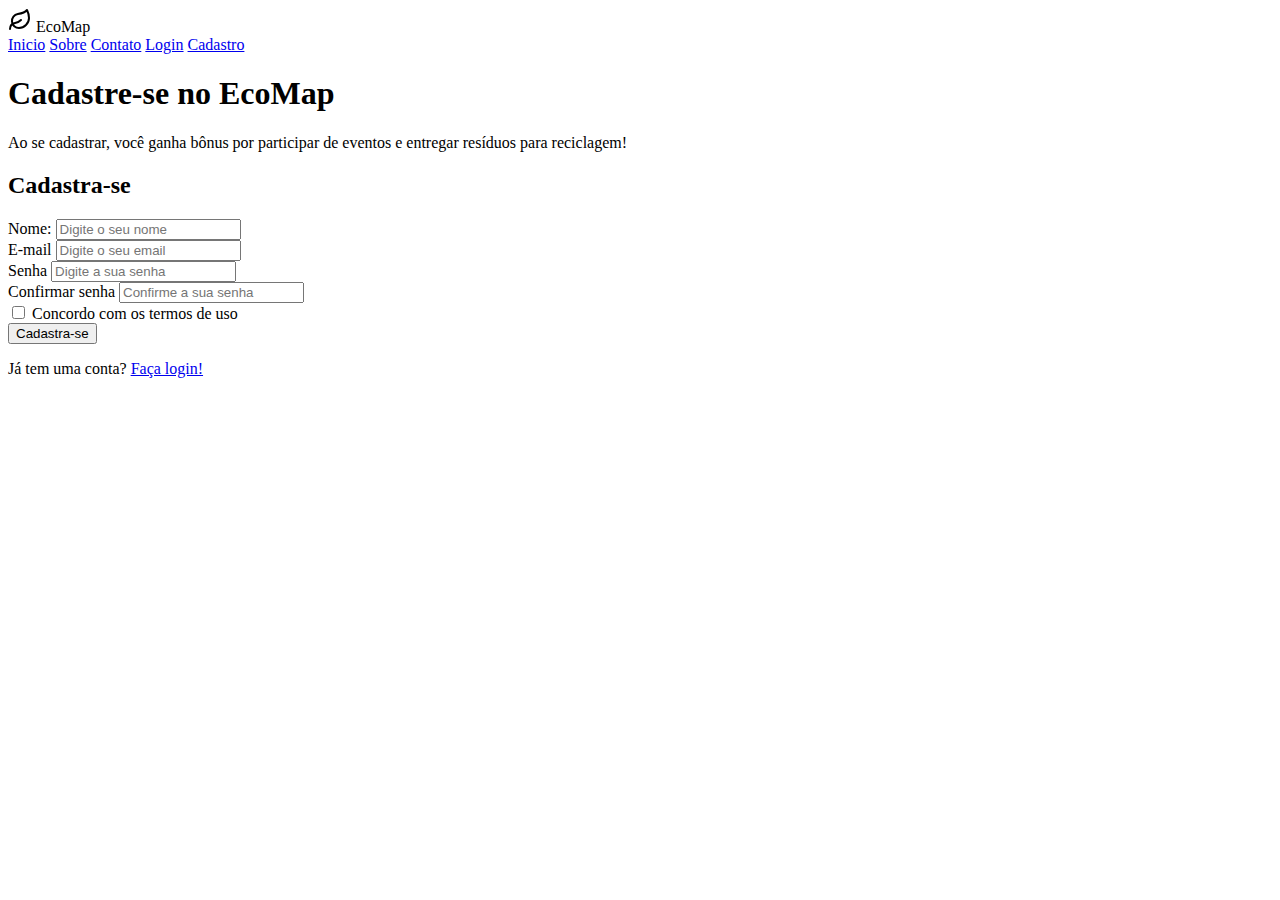
==== AulaSenacProjeto-master/cadastro.html @ 7bfa5455 "Primeiro commit com os arquivos do projeto" ====
<!DOCTYPE html>
<html lang="en">
<head>
    <meta charset="UTF-8">
    <meta name="viewport" content="width=device-width, initial-scale=1.0">
    <link rel="stylesheet" href="/WEB/assets/css/style.css">
    <title>Tela de Cadastro</title>
</head>
<body>
        <!-- Nav Bar -->
        <nav class="navbar">
            <div class="nav-container">
                <div class="logo">
                    <svg xmlns="http://www.w3.org/2000/svg" width="24" height="24" viewBox="0 0 24 24" fill="none" stroke="currentColor" stroke-width="2" stroke-linecap="round" stroke-linejoin="round"><path d="M11 20A7 7 0 0 1 9.8 6.1C15.5 5 17 4.48 19 2c1 2 2 4.18 2 8 0 5.5-4.78 10-10 10Z"/><path d="M2 21c0-3 1.85-5.36 5.08-6C9.5 14.52 12 13 13 12"/></svg>
                    <span>EcoMap</span>
                </div>
                <div class="nav-links">
                    <a href="index.html">Inicio</a>
                    <a href="#">Sobre</a>
                    <a href="#">Contato</a>
                    <a href="login.html">Login</a>
                    <a href="#">Cadastro</a>
                </div>
            </div>
        </nav>

        <main>
        <!-- Tela de Cadastro -->
         <div class="container-login">
            <div class="cabecalho-login">
                <h1>Cadastre-se no EcoMap</h1>
                <p>Ao se cadastrar, você ganha bônus por participar de eventos e entregar resíduos para reciclagem!</p>
            </div>

            <div class="cartao-login">
                <h2>Cadastra-se</h2>

                <form action="" class="formulario-login">
                    <div class="grupo-campo">
                        <label for="nome">Nome:</label>
                        <input type="text" id="nome" name="nome" placeholder="Digite o seu nome" required>
                    </div>

                    <div class="grupo-campo">
                        <label for="email">E-mail</label>
                        <input type="email" id="email" placeholder="Digite o seu email" name="email" required>
                    </div>

                    <div class="grupo-campo">
                        <label for="senha">Senha</label>
                        <input type="password" id="senha" name="senha" placeholder="Digite a sua senha" required>
                    </div>

                    <div class="grupo-campo">
                        <label for="confirmar-senha">Confirmar senha</label>
                        <input type="password" id="confirmar-senha" name="confirmar-senha" placeholder="Confirme a sua senha" required>
                    </div>

                    <div class="grupo-campo-checkbox">
                        <input type="checkbox" id="termos" name="termos" required>
                        <label for="termos">Concordo com os termos de uso</label>
                    </div>

                    <button type="submit" class="btn-entrar">Cadastra-se</button>
                </form>

                <div class="rodape-login">
                    <p>Já tem uma conta? <a href="index.html" class="link-cadastro">Faça login!</a></p>
                </div>
            </div>
         </div>
        </main>
</body>
</html>
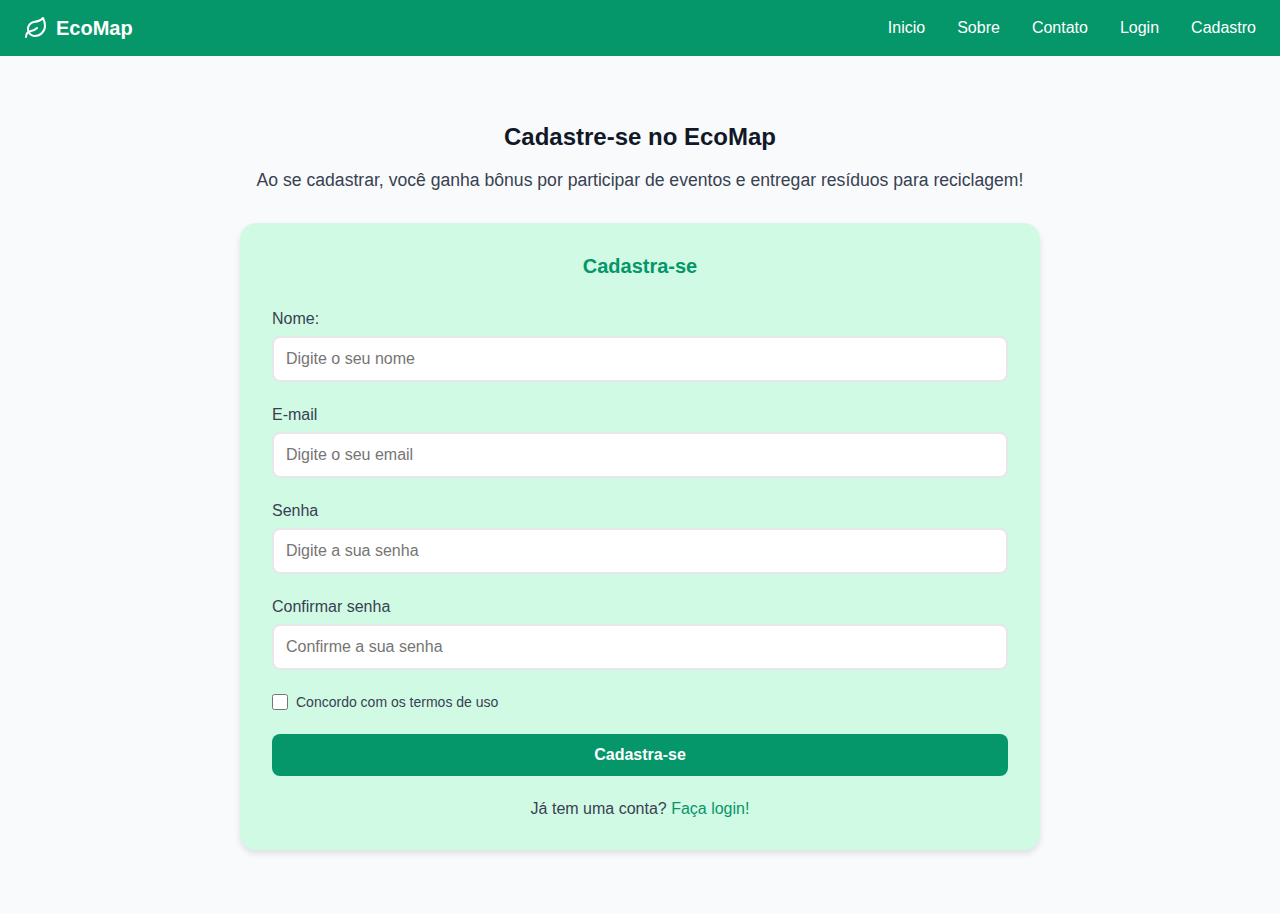
==== commit 4eb3595a: "Update cadastro.html" ====
--- a/AulaSenacProjeto-master/cadastro.html
+++ b/AulaSenacProjeto-master/cadastro.html
@@ -3,7 +3,7 @@
 <head>
     <meta charset="UTF-8">
     <meta name="viewport" content="width=device-width, initial-scale=1.0">
-    <link rel="stylesheet" href="/WEB/assets/css/style.css">
+    <link rel="stylesheet" href="/AulaSenacProjeto-master/assets/css/style.css">
     <title>Tela de Cadastro</title>
 </head>
 <body>
@@ -71,4 +71,4 @@
          </div>
         </main>
 </body>
-</html>+</html>
--- a/AulaSenacProjeto-master/assets/css/style.css
+++ b/AulaSenacProjeto-master/assets/css/style.css
@@ -0,0 +1,335 @@
+/* Reset e estilos base */
+* {
+    margin: 0;
+    padding: 0;
+    box-sizing: border-box;
+}
+
+body {
+    font-family: -apple-system, BlinkMacSystemFont, 'Segoe UI', Roboto, Oxygen, Ubuntu, Cantarell, sans-serif;
+    background-color: #f9fafb;
+    min-height: 100vh;
+}
+
+/* Barra de Navegação */
+.navbar {
+    background-color: #059669;
+    color: white;
+    padding: 1rem 1.5rem;
+}
+
+.nav-container {
+    max-width: 1280px;
+    margin: 0 auto;
+    display: flex;
+    justify-content: space-between;
+    align-items: center;
+}
+
+.logo {
+    display: flex;
+    align-items: center;
+    gap: 0.5rem;
+    font-size: 1.25rem;
+    font-weight: bold;
+}
+
+.nav-links {
+    display: flex;
+    gap: 2rem;
+}
+
+.nav-links a {
+    color: white;
+    text-decoration: none;
+    transition: color 0.2s;
+}
+
+.nav-links a:hover {
+    color: #a7f3d0;
+}
+
+/* Estilização Tela de Login */
+main {
+    max-width: 1280px;
+    margin: 0 auto;
+    padding: 4rem 1.5rem;
+}
+
+.main-inicio {
+    text-align: center;
+    margin-bottom: 3rem;
+}
+
+.main-inicio h1 {
+    font-size: 2rem;
+    color: #111827;
+    margin-bottom: 1rem;
+}
+
+.main-inicio h2 {
+    font-size: 1.25rem;
+    color: #374151;
+    font-weight: normal;
+}
+
+/* Carrosel */
+.carrossel-imagem {
+    position: relative;
+    background-color: #d1fae5;
+    border-radius: 1rem;
+    padding: 2rem;
+    margin-bottom: 3rem;
+}
+
+.carrossel-btn {
+    position: absolute;
+    top: 50%;
+    transform: translateY(-50%);
+    background-color: white;
+    border: none;
+    border-radius: 50%;
+    width: 40px;
+    height: 40px;
+    display: flex;
+    align-items: center;
+    justify-content: center;
+    cursor: pointer;
+    box-shadow: 0 4px 6px rgba(0, 0, 0, 0.1);
+    transition: background-color 0.2s;
+    color: #059669;
+}
+
+.carrossel-btn:hover {
+    background-color: #ecfdf5;
+}
+
+.carrossel-btn.prev {
+    left: 1rem;
+}
+
+.carrossel-btn.next {
+    right: 1rem;
+}
+
+.carrossel-imagem-inicio {
+    height: 400px;
+    border-radius: 0.75rem;
+    overflow: hidden;
+}
+
+.carrossel-imagem-inicio img {
+    width: 100%;
+    height: 100%;
+    object-fit: cover;
+}
+
+/* CTA Btn */
+.chamada-acao {
+    text-align: center;
+}
+
+.chamada-acao button {
+    background-color: #059669;
+    color: white;
+    border: none;
+    padding: 0.75rem 2rem;
+    border-radius: 9999px;
+    font-size: 1.125rem;
+    font-weight: 600;
+    cursor: pointer;
+    transition: background-color 0.2s;
+    box-shadow: 0 4px 6px rgba(0, 0, 0, 0.1);
+}
+
+.chamada-acao button:hover {
+    background-color: #047857;
+}
+
+/* Scroll do Carrosel */
+.acao-carrosel {
+    text-align: center;
+    margin-top: 4rem;
+    color: #059669;
+}
+
+.acao-carrosel svg {
+    animation: bounce 1s infinite;
+}
+
+@keyframes bounce {
+    0%, 100% {
+        transform: translateY(0);
+    }
+    50% {
+        transform: translateY(-10px);
+    }
+}
+
+/* Estilização Página de Login e Cadastro */
+.container-login {
+    max-width: 800px;
+    margin: 0 auto;
+}
+
+.cabecalho-login {
+    text-align: center;
+    margin-bottom: 2rem;
+}
+
+.cabecalho-login h1 {
+    font-size: 1.5rem;
+    color: #111827;
+    margin-bottom: 1rem;
+    line-height: 1.4;
+}
+
+.cabecalho-login p {
+    color: #374151;
+    font-size: 1.1rem;
+}
+
+.cartao-login {
+    background-color: #d1fae5;
+    border-radius: 1rem;
+    padding: 2rem;
+    box-shadow: 0 4px 6px rgba(0, 0, 0, 0.1);
+}
+
+.cartao-login h2 {
+    text-align: center;
+    color: #059669;
+    margin-bottom: 2rem;
+    font-size: 1.25rem;
+}
+
+.formulario-login {
+    display: flex;
+    flex-direction: column;
+    gap: 1.5rem;
+}
+
+.grupo-campo {
+    display: flex;
+    flex-direction: column;
+    gap: 0.5rem;
+}
+
+.grupo-campo label {
+    color: #374151;
+    font-weight: 500;
+}
+
+.grupo-campo input {
+    padding: 0.75rem;
+    border: 2px solid #e5e7eb;
+    border-radius: 0.5rem;
+    font-size: 1rem;
+    transition: border-color 0.2s;
+}
+
+.grupo-campo input:focus {
+    outline: none;
+    border-color: #059669;
+}
+
+.grupo-campo-checkbox{
+    display: flex;
+    align-items: center;
+    gap: 0.5rem;
+}
+
+.grupo-campo-checkbox input[type="checkbox"]{
+    width: 1rem;
+    height: 1rem;
+    border: 2px solid #e5e7eb;
+    border-radius: 0.25rem;
+    cursor: pointer;
+}
+
+.grupo-campo-checkbox label{
+    color: #374151;
+    font-size: 0.875rem;
+}
+.btn-entrar {
+    background-color: #059669;
+    color: white;
+    border: none;
+    padding: 0.75rem;
+    border-radius: 0.5rem;
+    font-size: 1rem;
+    font-weight: 600;
+    cursor: pointer;
+    transition: background-color 0.2s;
+}
+
+.btn-entrar:hover {
+    background-color: #047857;
+}
+
+.btn-esqueci {
+    background: none;
+    border: none;
+    color: #059669;
+    font-size: 0.875rem;
+    cursor: pointer;
+    transition: color 0.2s;
+}
+
+.btn-esqueci:hover {
+    color: #047857;
+    text-decoration: underline;
+}
+
+.rodape-login {
+    text-align: center;
+    margin-top: 1.5rem;
+    color: #374151;
+}
+
+.link-cadastro {
+    color: #059669;
+    text-decoration: none;
+    font-weight: 500;
+    transition: color 0.2s;
+}
+
+.link-cadastro:hover {
+    color: #047857;
+    text-decoration: underline;
+}
+
+@media (max-width: 768px) {
+    .nav-container {
+        flex-direction: column;
+        gap: 1rem;
+    }
+
+    .nav-links {
+        gap: 1rem;
+    }
+
+    .main-inicio h1 {
+        font-size: 1.5rem;
+    }
+
+    .main-inicio h2 {
+        font-size: 1rem;
+    }
+
+    .carousel-image {
+        height: 300px;
+    }
+
+    .cartao-login {
+        padding: 1.5rem;
+    }
+
+    .cabecalho-login h1 {
+        font-size: 1.25rem;
+    }
+
+    .cabecalho-login p {
+        font-size: 1rem;
+    }
+}
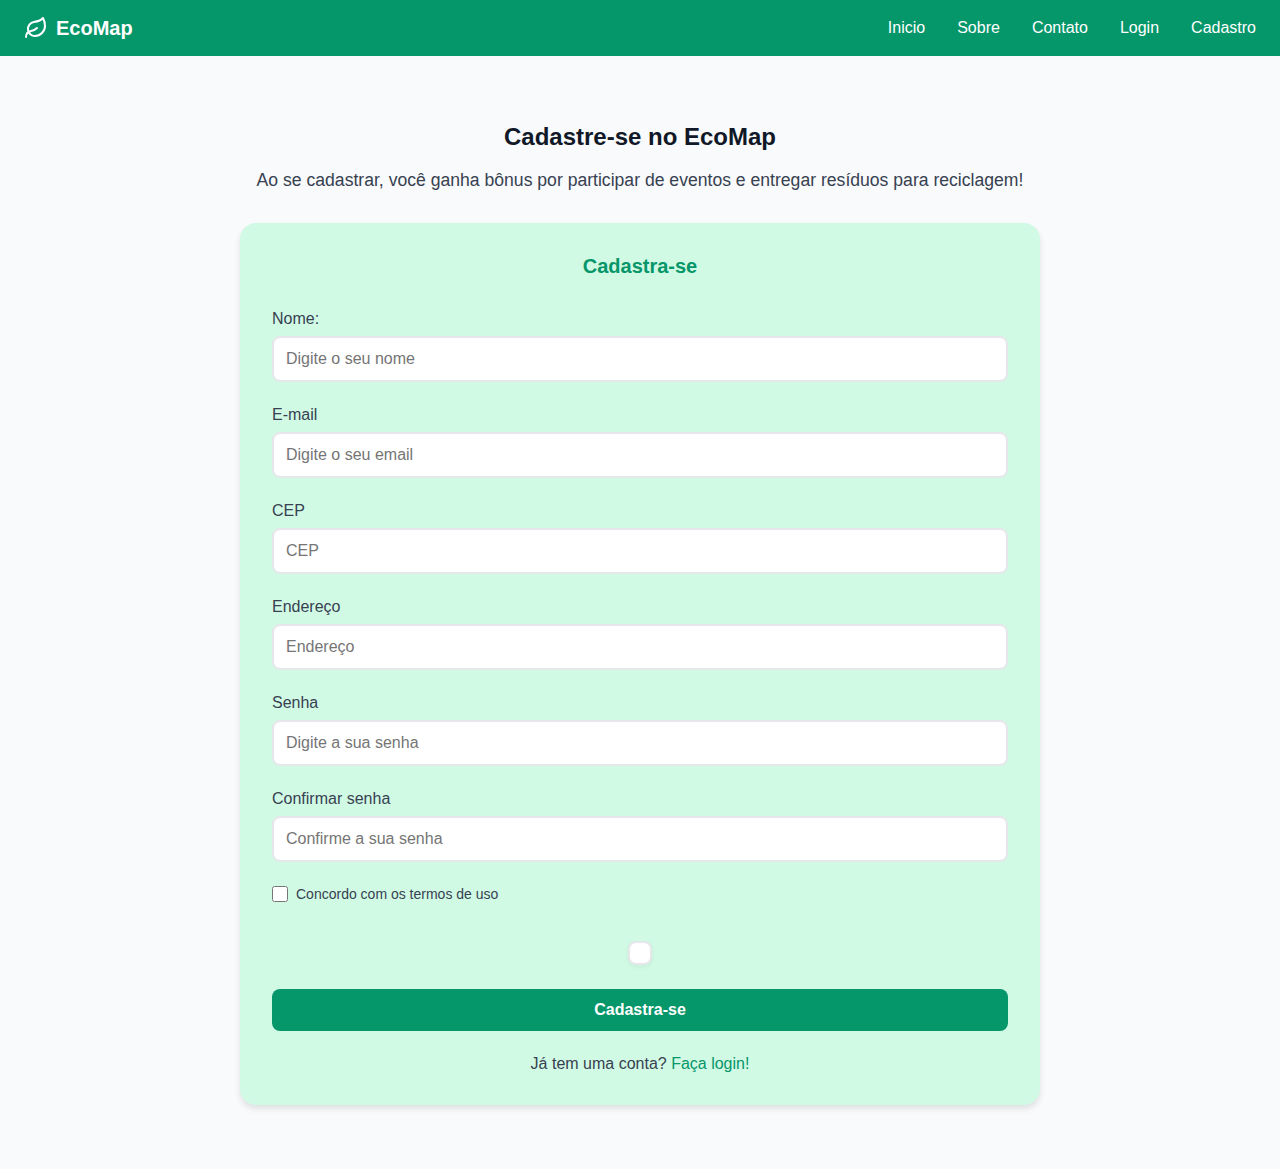
==== commit 4af27f79: "ajustes no formulário, validações e reCAPTCHA v3" ====
--- a/AulaSenacProjeto-master/cadastro.html
+++ b/AulaSenacProjeto-master/cadastro.html
@@ -1,9 +1,10 @@
 <!DOCTYPE html>
-<html lang="en">
+<html lang="pt-BR">
 <head>
     <meta charset="UTF-8">
     <meta name="viewport" content="width=device-width, initial-scale=1.0">
     <link rel="stylesheet" href="/AulaSenacProjeto-master/assets/css/style.css">
+    <script src="https://www.google.com/recaptcha/api.js?render=6LdgcworAAAAAKQ6wqXMEfnZ4tPgYJ0ZMD_M_hQz"></script>
     <title>Tela de Cadastro</title>
 </head>
 <body>
@@ -35,7 +36,7 @@
             <div class="cartao-login">
                 <h2>Cadastra-se</h2>
 
-                <form action="" class="formulario-login">
+                <form action="" class="formulario-login" onsubmit="return validarInformacoesforms()">
                     <div class="grupo-campo">
                         <label for="nome">Nome:</label>
                         <input type="text" id="nome" name="nome" placeholder="Digite o seu nome" required>
@@ -44,6 +45,16 @@
                     <div class="grupo-campo">
                         <label for="email">E-mail</label>
                         <input type="email" id="email" placeholder="Digite o seu email" name="email" required>
+                    </div>
+
+                    <div class="grupo-campo">
+                        <label for="cep">CEP</label>
+                        <input type="text" id="cep" maxlength="9" onblur="buscarEnderecoPorCEP()" placeholder="CEP" required>
+                    </div>
+
+                    <div class="grupo-campo">
+                        <label for="endereco">Endereço</label>
+                        <input type="text" id="endereco" placeholder="Endereço" required>
                     </div>
 
                     <div class="grupo-campo">
@@ -61,6 +72,12 @@
                         <label for="termos">Concordo com os termos de uso</label>
                     </div>
 
+                    <div class="grupo-campo" style="margin-top: 15px;">
+                        <div class="g-recaptcha" data-sitekey="6LdgcworAAAAAKQ6wqXMEfnZ4tPgYJ0ZMD_M_hQz"></div>
+                    </div>
+
+                    <div id="error-message" class="error-message"></div>
+                    
                     <button type="submit" class="btn-entrar">Cadastra-se</button>
                 </form>
 
@@ -70,5 +87,7 @@
             </div>
          </div>
         </main>
+
+        <script src="/AulaSenacProjeto-master/assets/js/script.js"></script>
 </body>
 </html>
--- a/AulaSenacProjeto-master/assets/css/style.css
+++ b/AulaSenacProjeto-master/assets/css/style.css
@@ -299,6 +299,29 @@
     text-decoration: underline;
 }
 
+.error-message {
+    color: red;
+    font-size: 14px;
+    margin-bottom: 15px;
+    display: none;
+}
+
+/* Estilização do CAPTCHA */
+.grupo-campo .g-recaptcha {
+    margin: 0 auto;
+    background-color: white;
+    padding: 10px;
+    border-radius: 0.5rem;
+    border: 2px solid #e5e7eb;
+    box-shadow: 0 2px 4px rgba(0, 0, 0, 0.05);
+    transition: border-color 0.2s;
+    display: inline-block;
+}
+
+.grupo-campo .g-recaptcha:hover {
+    border-color: #059669;
+}
+
 @media (max-width: 768px) {
     .nav-container {
         flex-direction: column;
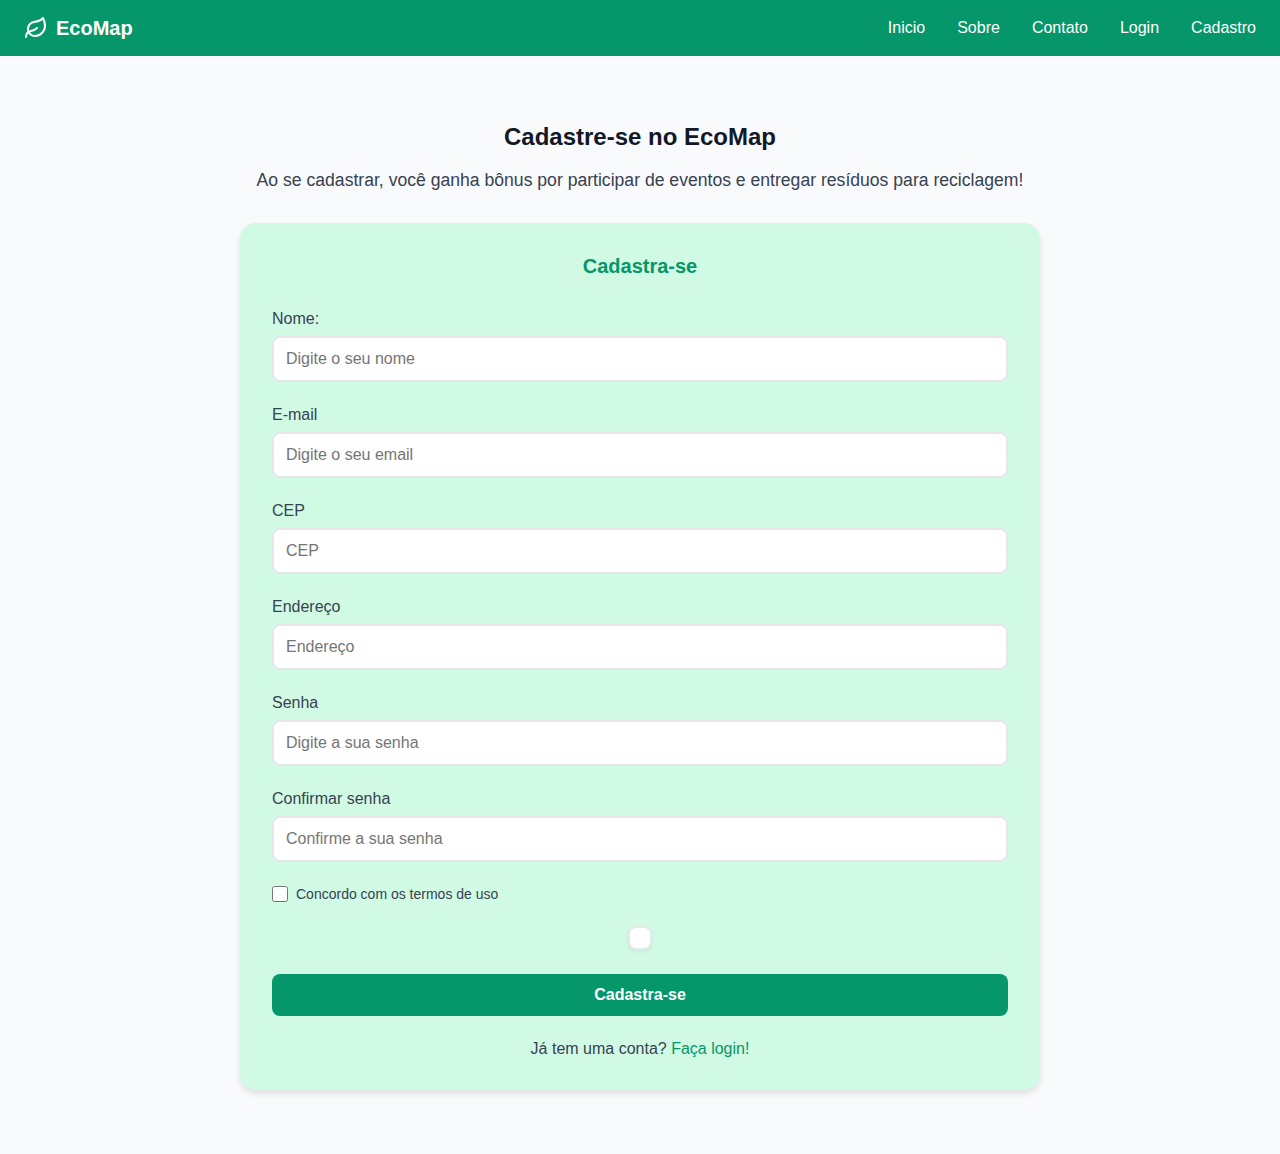
==== commit 1a1f2cf0: "Foi realizada a inclusão da API que traz a informação do clima da cidade e do local ao colocar o CEP" ====
--- a/AulaSenacProjeto-master/cadastro.html
+++ b/AulaSenacProjeto-master/cadastro.html
@@ -4,7 +4,7 @@
     <meta charset="UTF-8">
     <meta name="viewport" content="width=device-width, initial-scale=1.0">
     <link rel="stylesheet" href="/AulaSenacProjeto-master/assets/css/style.css">
-    <script src="https://www.google.com/recaptcha/api.js?render=6LdgcworAAAAAKQ6wqXMEfnZ4tPgYJ0ZMD_M_hQz"></script>
+    <script src="https://www.google.com/recaptcha/api.js" async defer></script>
     <title>Tela de Cadastro</title>
 </head>
 <body>
@@ -17,8 +17,8 @@
                 </div>
                 <div class="nav-links">
                     <a href="index.html">Inicio</a>
-                    <a href="#">Sobre</a>
-                    <a href="#">Contato</a>
+                    <a href="index.html">Sobre</a>
+                    <a href="index.html">Contato</a>
                     <a href="login.html">Login</a>
                     <a href="#">Cadastro</a>
                 </div>
@@ -36,7 +36,7 @@
             <div class="cartao-login">
                 <h2>Cadastra-se</h2>
 
-                <form action="" class="formulario-login" onsubmit="return validarInformacoesforms()">
+                <form action="" class="formulario-login" onsubmit="return validarInformacoesforms() && validarRecaptcha()">
                     <div class="grupo-campo">
                         <label for="nome">Nome:</label>
                         <input type="text" id="nome" name="nome" placeholder="Digite o seu nome" required>
@@ -50,6 +50,7 @@
                     <div class="grupo-campo">
                         <label for="cep">CEP</label>
                         <input type="text" id="cep" maxlength="9" onblur="buscarEnderecoPorCEP()" placeholder="CEP" required>
+                        
                     </div>
 
                     <div class="grupo-campo">
@@ -72,8 +73,9 @@
                         <label for="termos">Concordo com os termos de uso</label>
                     </div>
 
-                    <div class="grupo-campo" style="margin-top: 15px;">
-                        <div class="g-recaptcha" data-sitekey="6LdgcworAAAAAKQ6wqXMEfnZ4tPgYJ0ZMD_M_hQz"></div>
+                    <!-- reCAPTCHA -->
+                    <div class="grupo-campo">
+                        <div class="g-recaptcha" data-sitekey="6Ld2rhkrAAAAAIqGWjre5UXi0C6C33haEPhaqHmy"></div>
                     </div>
 
                     <div id="error-message" class="error-message"></div>
@@ -89,5 +91,11 @@
         </main>
 
         <script src="/AulaSenacProjeto-master/assets/js/script.js"></script>
+
+        <div id="widget-clima" class="widget-clima" style="display: none;">
+            <span id="widget-cidade">Cidade</span> •
+            <span id="widget-temp">--°C</span>
+            <span id="widget-icon" class="widget-icon"></span>
+        </div>
 </body>
 </html>
--- a/AulaSenacProjeto-master/assets/css/style.css
+++ b/AulaSenacProjeto-master/assets/css/style.css
@@ -14,7 +14,7 @@
 /* Barra de Navegação */
 .navbar {
     background-color: #059669;
-    color: white;
+    color: #ffffff;
     padding: 1rem 1.5rem;
 }
 
@@ -40,7 +40,7 @@
 }
 
 .nav-links a {
-    color: white;
+    color: #ffffff;
     text-decoration: none;
     transition: color 0.2s;
 }
@@ -86,7 +86,7 @@
     position: absolute;
     top: 50%;
     transform: translateY(-50%);
-    background-color: white;
+    background-color: #ffffff;
     border: none;
     border-radius: 50%;
     width: 40px;
@@ -113,25 +113,31 @@
 }
 
 .carrossel-imagem-inicio {
+    display: flex;
     height: 400px;
     border-radius: 0.75rem;
     overflow: hidden;
-}
+    transition: transform 0.5s ease-in-out;
+}
+
 
 .carrossel-imagem-inicio img {
+    flex-shrink: 0;
     width: 100%;
     height: 100%;
     object-fit: cover;
 }
 
+
+
 /* CTA Btn */
 .chamada-acao {
     text-align: center;
 }
 
-.chamada-acao button {
+.botao-cta {
     background-color: #059669;
-    color: white;
+    color: #ffffff;
     border: none;
     padding: 0.75rem 2rem;
     border-radius: 9999px;
@@ -140,11 +146,14 @@
     cursor: pointer;
     transition: background-color 0.2s;
     box-shadow: 0 4px 6px rgba(0, 0, 0, 0.1);
-}
-
-.chamada-acao button:hover {
+    text-decoration: none;
+    display: inline-block;
+}
+
+.botao-cta:hover {
     background-color: #047857;
 }
+
 
 /* Scroll do Carrosel */
 .acao-carrosel {
@@ -163,6 +172,304 @@
     }
     50% {
         transform: translateY(-10px);
+    }
+}
+
+/* Seção Sobre */
+.secao-sobre {
+    background-color: #2F855A;
+    color: #ffffff;
+    padding: 4rem 2rem;
+    text-align: center;
+}
+
+.secao-sobre h2 {
+    font-size: 2.5rem;
+    margin-bottom: 2rem;
+}
+
+.conteudo-sobre {
+    max-width: 1200px;
+    margin: 0 auto;
+}
+
+.texto-sobre {
+    max-width: 800px;
+    margin: 0 auto 3rem;
+    font-size: 1.2rem;
+}
+
+.imagens-sobre {
+    display: flex;
+    justify-content: center;
+    gap: 2rem;
+    margin-bottom: 3rem;
+    position: relative;
+}
+
+.container-imagem {
+    width: 400px;
+    height: 300px;
+    border-radius: 10px;
+    overflow: hidden;
+}
+
+.container-imagem img {
+    width: 100%;
+    height: 100%;
+    object-fit: cover;
+}
+
+.rodape-sobre {
+    text-align: right;
+    font-size: 1.2rem;
+    max-width: 800px;
+    margin-left: auto;
+}
+
+/* Seção Feedback */
+.secao-feedback {
+    padding: 4rem 2rem;
+    background-color: #ffffff;
+  }
+  
+  .secao-feedback h2 {
+    font-size: 2.5rem;
+    color: #1f2937;
+    margin-bottom: 3rem;
+    text-align: center;
+  }
+  
+  .container-feedback {
+    position: relative;
+    max-width: 1200px;
+    margin: 0 auto;
+  }
+  
+  .carrossel-feedback {
+    display: flex;
+    gap: 1rem;
+    overflow-x: auto;
+    scroll-behavior: smooth;
+    padding: 1rem;
+    scroll-snap-type: x mandatory;
+  }
+  
+  .cartao-feedback {
+    background-color: #8ABF9C;
+    padding: 2rem;
+    border-radius: 10px;
+    min-width: 300px;
+    flex: 0 0 auto;
+    scroll-snap-align: start;
+    transition: transform 0.3s ease;
+    color: #262626;
+    -webkit-transition: transform 0.3s ease;
+    -moz-transition: transform 0.3s ease;
+    -ms-transition: transform 0.3s ease;
+    -o-transition: transform 0.3s ease;
+}
+  
+  .cartao-feedback:hover {
+    transform: translateY(-5px);
+  }
+  
+  .avatar-usuario {
+    background-color: #ffffff;
+    width: 50px;
+    height: 50px;
+    border-radius: 50%;
+    display: flex;
+    align-items: center;
+    justify-content: center;
+    margin-bottom: 1rem;
+  }
+  
+  .avatar-usuario svg {
+    color: #8ABF9C;
+  }
+  
+  .botao-carrossel {
+    position: absolute;
+    top: 50%;
+    transform: translateY(-50%);
+    background-color: #2F855A;
+    border: none;
+    border-radius: 50%;
+    width: 40px;
+    height: 40px;
+    display: flex;
+    align-items: center;
+    justify-content: center;
+    cursor: pointer;
+    z-index: 2;
+    transition: background-color 0.3s;
+  }
+  
+  .botao-carrossel:hover {
+    background-color: #059669;
+  }
+  
+  .botao-carrossel svg {
+    color: #ffffff;
+  }
+  
+  .botao-carrossel.anterior {
+    left: -20px;
+  }
+  
+  .botao-carrossel.proximo {
+    right: -20px;
+  }
+  
+  /* Responsividade */
+  @media (max-width: 768px) {
+    .cartao-feedback {
+      min-width: 80%;
+    }
+  
+    .botao-carrossel.anterior,
+    .botao-carrossel.proximo {
+      display: none;
+    }
+  }
+
+/* Seção Contato */
+.secao-contato {
+    background-color: #2F855A;
+    color: #ffffff;
+    padding: 4rem 2rem;
+    text-align: center;
+}
+
+.secao-contato h2 {
+    font-size: 2.5rem;
+    margin-bottom: 3rem;
+}
+
+.container-contato {
+    max-width: 600px;
+    margin: 0 auto;
+}
+
+.formulario-contato {
+    background-color: #ffffff;
+    padding: 2rem;
+    border-radius: 10px;
+}
+
+.grupo-form {
+    margin-bottom: 1.5rem;
+    text-align: left;
+}
+
+.grupo-form label {
+    display: block;
+    color: #1f2937;
+    margin-bottom: 0.5rem;
+}
+
+.grupo-form input,
+.grupo-form textarea {
+    width: 100%;
+    padding: 0.75rem;
+    border: 1px solid #d1d5db;
+    border-radius: 5px;
+    font-size: 1rem;
+}
+
+.grupo-form textarea {
+    height: 150px;
+    resize: vertical;
+}
+
+.campo-formulario:focus {
+    outline: none;
+    border: 2px solid #2F855A;
+    box-shadow: 0 0 5px rgba(40, 167, 69, 0.5);
+    transition: border-color 0.3s, box-shadow 0.3s;
+}
+
+.widget-clima {
+    position: fixed;
+    top: 20px;
+    right: 20px;
+    background: rgba(255, 255, 255, 0.85);
+    backdrop-filter: blur(6px);
+    border-radius: 12px;
+    padding: 8px 12px;
+    box-shadow: 0 4px 12px rgba(0, 0, 0, 0.1);
+    font-family: 'Segoe UI', sans-serif;
+    font-size: 14px;
+    display: flex;
+    align-items: center;
+    gap: 8px;
+    z-index: 999;
+}
+
+.widget-icon {
+    width: 24px;
+    height: 24px;
+    background-size: cover;
+    background-position: center;
+}
+
+.logo1 {
+    display: flex;
+    align-items: center;
+    justify-content: center;
+    margin-top: 2rem;
+    gap: 0.5rem;
+    font-weight: bold;
+    font-size: 1.2rem;
+    color: #ffffff;
+}
+
+
+.botao-enviar {
+    width: 100%;
+    padding: 1rem;
+    background-color: #2F855A;
+    color: #ffffff;
+    border: none;
+    border-radius: 5px;
+    font-size: 1rem;
+    cursor: pointer;
+    transition: background-color 0.3s;
+}
+
+.botao-enviar:hover {
+    background-color: #276749;
+}
+
+.direitos-autorais {
+    text-align: center;
+    margin-top: 2rem;
+    font-size: 0.9rem;
+}
+
+/* Design Responsivo */
+@media (max-width: 768px) {
+    .links-nav {
+        display: none;
+    }
+    
+    .imagens-sobre {
+        flex-direction: column;
+        align-items: center;
+    }
+    
+    .container-imagem {
+        width: 100%;
+        max-width: 400px;
+    }
+    
+    .container-feedback {
+        flex-direction: column;
+    }
+    
+    .cartao-feedback {
+        min-width: auto;
     }
 }
 
@@ -253,7 +560,7 @@
 }
 .btn-entrar {
     background-color: #059669;
-    color: white;
+    color: #ffffff;
     border: none;
     padding: 0.75rem;
     border-radius: 0.5rem;
